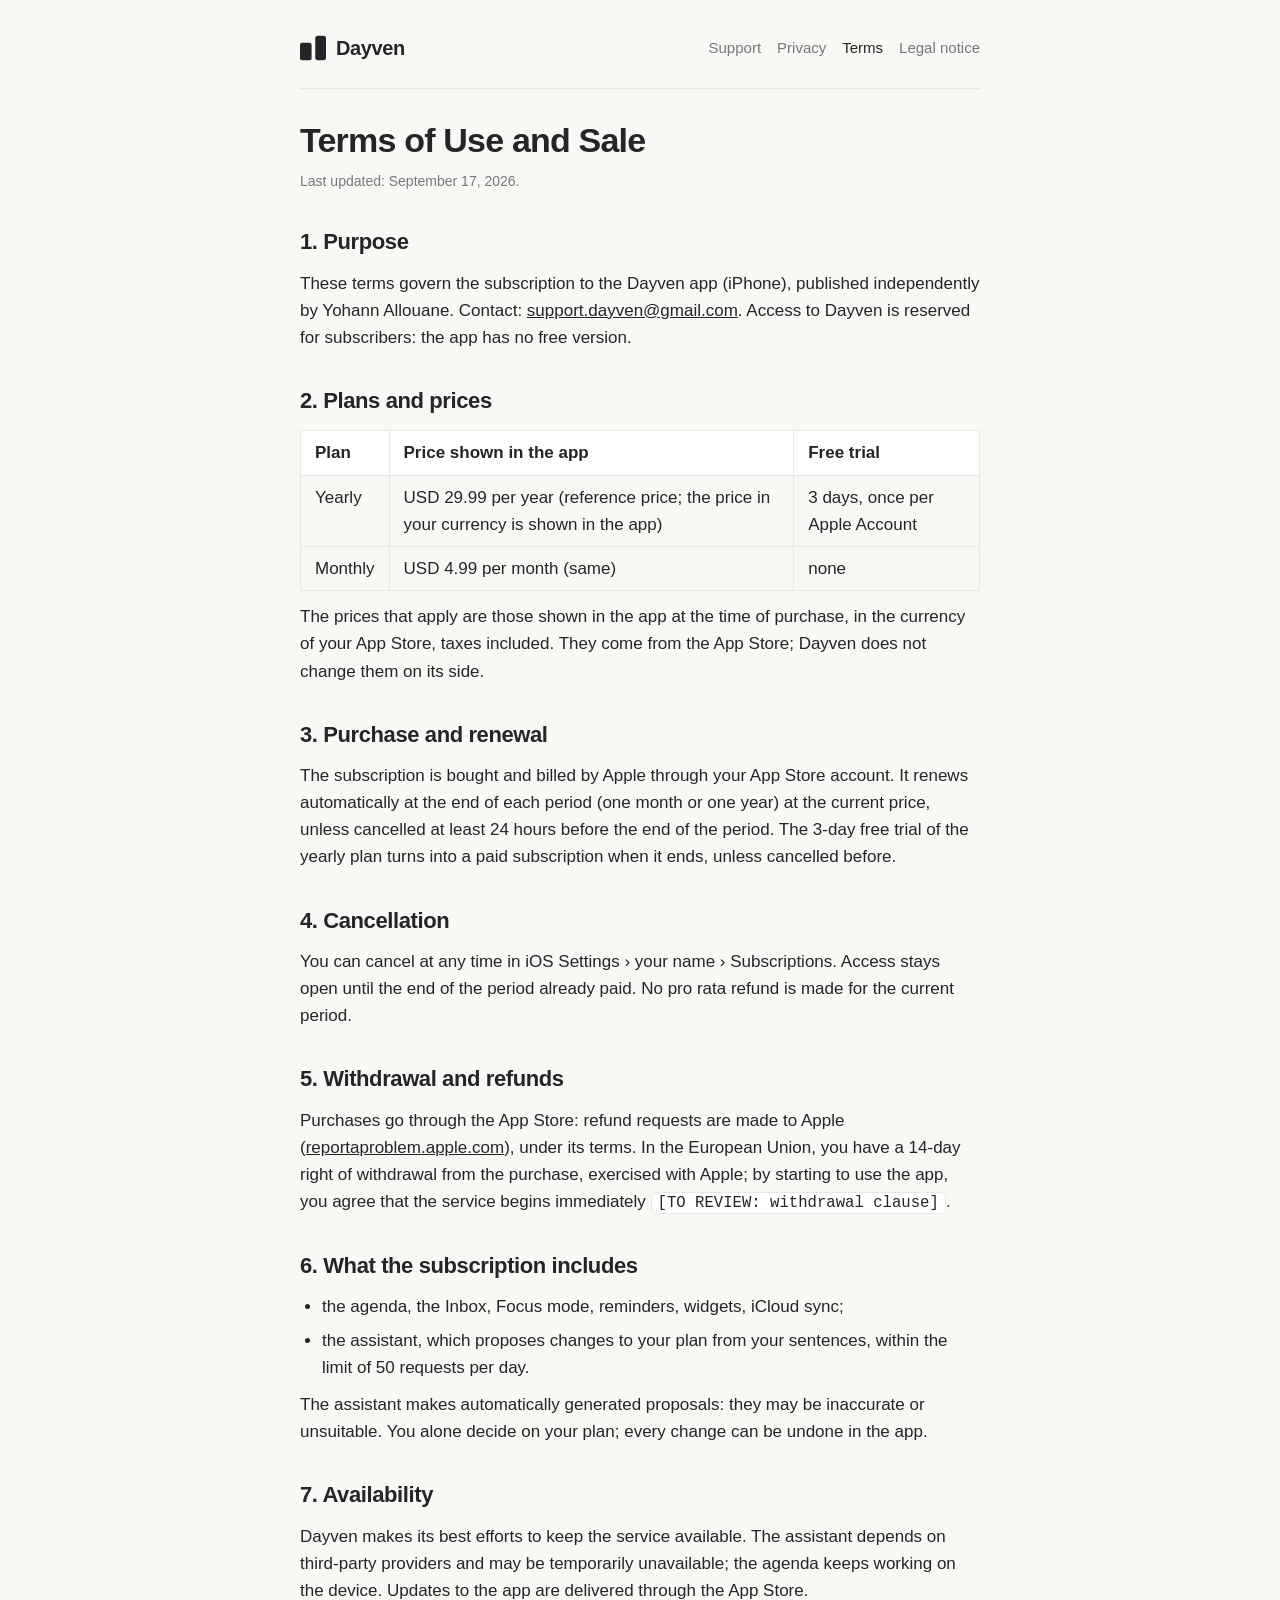
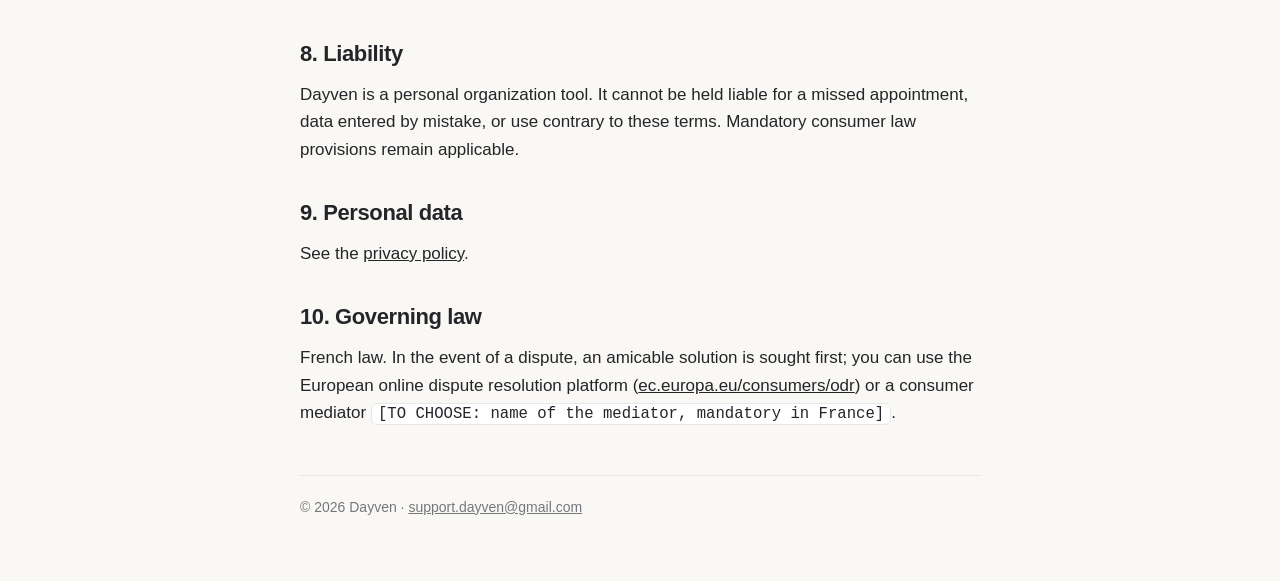
==== terms.html @ 3e5fe434 "English-only site: privacy, terms, legal notice, support Co-Authored-By: Claude Fable 5.1 <noreply@a" ====
<!DOCTYPE html>
<html lang="en">
<head>
  <meta charset="utf-8">
  <meta name="viewport" content="width=device-width, initial-scale=1">
  <title>Terms of Use and Sale — Dayven</title>
  <link rel="stylesheet" href="styles.css">
</head>
<body>
  <div class="wrap">
    <header class="site">
      <a class="brand" href="index.html"><svg class="mark" viewBox="0 0 184 174" aria-hidden="true"><rect x="0" y="50" width="82" height="124" rx="15"/><rect x="108" y="0" width="76" height="174" rx="19"/></svg><strong>Dayven</strong></a>
      <nav><a href="index.html">Support</a><a href="privacy.html">Privacy</a><a href="terms.html" aria-current="page">Terms</a><a href="legal-notice.html">Legal notice</a></nav>
    </header>
    <h1>Terms of Use and Sale</h1>
    <p class="updated">Last updated: September 17, 2026.</p>
<h2>1. Purpose</h2>
<p>These terms govern the subscription to the Dayven app (iPhone), published independently by Yohann Allouane. Contact: <a href="mailto:support.dayven@gmail.com">support.dayven@gmail.com</a>. Access to Dayven is reserved for subscribers: the app has no free version.</p>
<h2>2. Plans and prices</h2>
<table><thead><tr><th>Plan</th><th>Price shown in the app</th><th>Free trial</th></tr></thead><tbody><tr><td>Yearly</td><td>USD 29.99 per year (reference price; the price in your currency is shown in the app)</td><td>3 days, once per Apple Account</td></tr><tr><td>Monthly</td><td>USD 4.99 per month (same)</td><td>none</td></tr></tbody></table>
<p>The prices that apply are those shown in the app at the time of purchase, in the currency of your App Store, taxes included. They come from the App Store; Dayven does not change them on its side.</p>
<h2>3. Purchase and renewal</h2>
<p>The subscription is bought and billed by Apple through your App Store account. It renews automatically at the end of each period (one month or one year) at the current price, unless cancelled at least 24 hours before the end of the period. The 3-day free trial of the yearly plan turns into a paid subscription when it ends, unless cancelled before.</p>
<h2>4. Cancellation</h2>
<p>You can cancel at any time in iOS Settings › your name › Subscriptions. Access stays open until the end of the period already paid. No pro rata refund is made for the current period.</p>
<h2>5. Withdrawal and refunds</h2>
<p>Purchases go through the App Store: refund requests are made to Apple (<a href="https://reportaproblem.apple.com">reportaproblem.apple.com</a>), under its terms. In the European Union, you have a 14-day right of withdrawal from the purchase, exercised with Apple; by starting to use the app, you agree that the service begins immediately <code>[TO REVIEW: withdrawal clause]</code>.</p>
<h2>6. What the subscription includes</h2>
<ul><li>the agenda, the Inbox, Focus mode, reminders, widgets, iCloud sync;</li><li>the assistant, which proposes changes to your plan from your sentences, within the limit of 50 requests per day.</li></ul>
<p>The assistant makes automatically generated proposals: they may be inaccurate or unsuitable. You alone decide on your plan; every change can be undone in the app.</p>
<h2>7. Availability</h2>
<p>Dayven makes its best efforts to keep the service available. The assistant depends on third-party providers and may be temporarily unavailable; the agenda keeps working on the device. Updates to the app are delivered through the App Store.</p>
<h2>8. Liability</h2>
<p>Dayven is a personal organization tool. It cannot be held liable for a missed appointment, data entered by mistake, or use contrary to these terms. Mandatory consumer law provisions remain applicable.</p>
<h2>9. Personal data</h2>
<p>See the <a href="privacy.html">privacy policy</a>.</p>
<h2>10. Governing law</h2>
<p>French law. In the event of a dispute, an amicable solution is sought first; you can use the European online dispute resolution platform (<a href="https://ec.europa.eu/consumers/odr">ec.europa.eu/consumers/odr</a>) or a consumer mediator <code>[TO CHOOSE: name of the mediator, mandatory in France]</code>.</p>
    <footer class="site">© 2026 Dayven · <a href="mailto:support.dayven@gmail.com">support.dayven@gmail.com</a></footer>
  </div>
</body>
</html>
---- styles.css ----
:root {
  --background: #FAF8F5;
  --surface: #FFFFFF;
  --ink: #242529;
  --muted: #76777D;
  --line: #E7E7E8;
}
@media (prefers-color-scheme: dark) {
  :root {
    --background: #17181B;
    --surface: #222327;
    --ink: #F2F1EE;
    --muted: #9A9BA1;
    --line: #33343A;
  }
}
* { box-sizing: border-box; margin: 0; padding: 0; }
body {
  background: var(--background);
  color: var(--ink);
  font-family: -apple-system, "SF Pro Text", "Helvetica Neue", Helvetica, Arial, sans-serif;
  line-height: 1.6;
  font-size: 17px;
  -webkit-font-smoothing: antialiased;
}
.wrap { max-width: 720px; margin: 0 auto; padding: 24px 20px 64px; }
header.site {
  display: flex; align-items: center; justify-content: space-between;
  gap: 16px; flex-wrap: wrap; padding: 8px 0 24px;
  border-bottom: 1px solid var(--line); margin-bottom: 32px;
}
.brand { display: flex; align-items: center; gap: 10px; text-decoration: none; color: var(--ink); }
.brand .mark { width: 26px; height: 26px; fill: var(--ink); }
.brand strong { font-size: 20px; font-weight: 700; letter-spacing: -0.4px; }
nav a { color: var(--muted); text-decoration: none; margin-left: 16px; font-size: 15px; }
nav a:hover, nav a[aria-current="page"] { color: var(--ink); }
h1 { font-size: 34px; line-height: 1.15; letter-spacing: -0.8px; margin-bottom: 6px; }
.updated { color: var(--muted); font-size: 14px; margin-bottom: 28px; }
h2 { font-size: 22px; letter-spacing: -0.4px; margin: 32px 0 10px; }
h3 { font-size: 17px; margin: 22px 0 6px; }
p { margin: 10px 0; }
ul { padding-left: 22px; margin: 10px 0; }
li { margin: 6px 0; }
a { color: var(--ink); }
code { font-family: ui-monospace, "SF Mono", Menlo, monospace; font-size: 0.92em; background: var(--surface); border: 1px solid var(--line); border-radius: 6px; padding: 1px 6px; }
table { border-collapse: collapse; margin: 12px 0; width: 100%; }
th, td { border: 1px solid var(--line); padding: 8px 14px; text-align: left; vertical-align: top; }
th { background: var(--surface); }
.card {
  background: var(--surface); border: 1px solid var(--line);
  border-radius: 20px; padding: 20px 22px; margin: 18px 0;
}
.btn {
  display: inline-block; background: var(--ink); color: var(--background) !important;
  text-decoration: none; padding: 12px 22px; border-radius: 999px;
  font-weight: 600; margin-top: 8px;
}
footer.site {
  border-top: 1px solid var(--line); margin-top: 48px; padding-top: 20px;
  color: var(--muted); font-size: 14px;
}
footer.site a { color: var(--muted); }
@media (max-width: 420px) {
  nav { width: 100%; display: flex; justify-content: space-between; }
  nav a { margin-left: 0; font-size: 14px; }
}
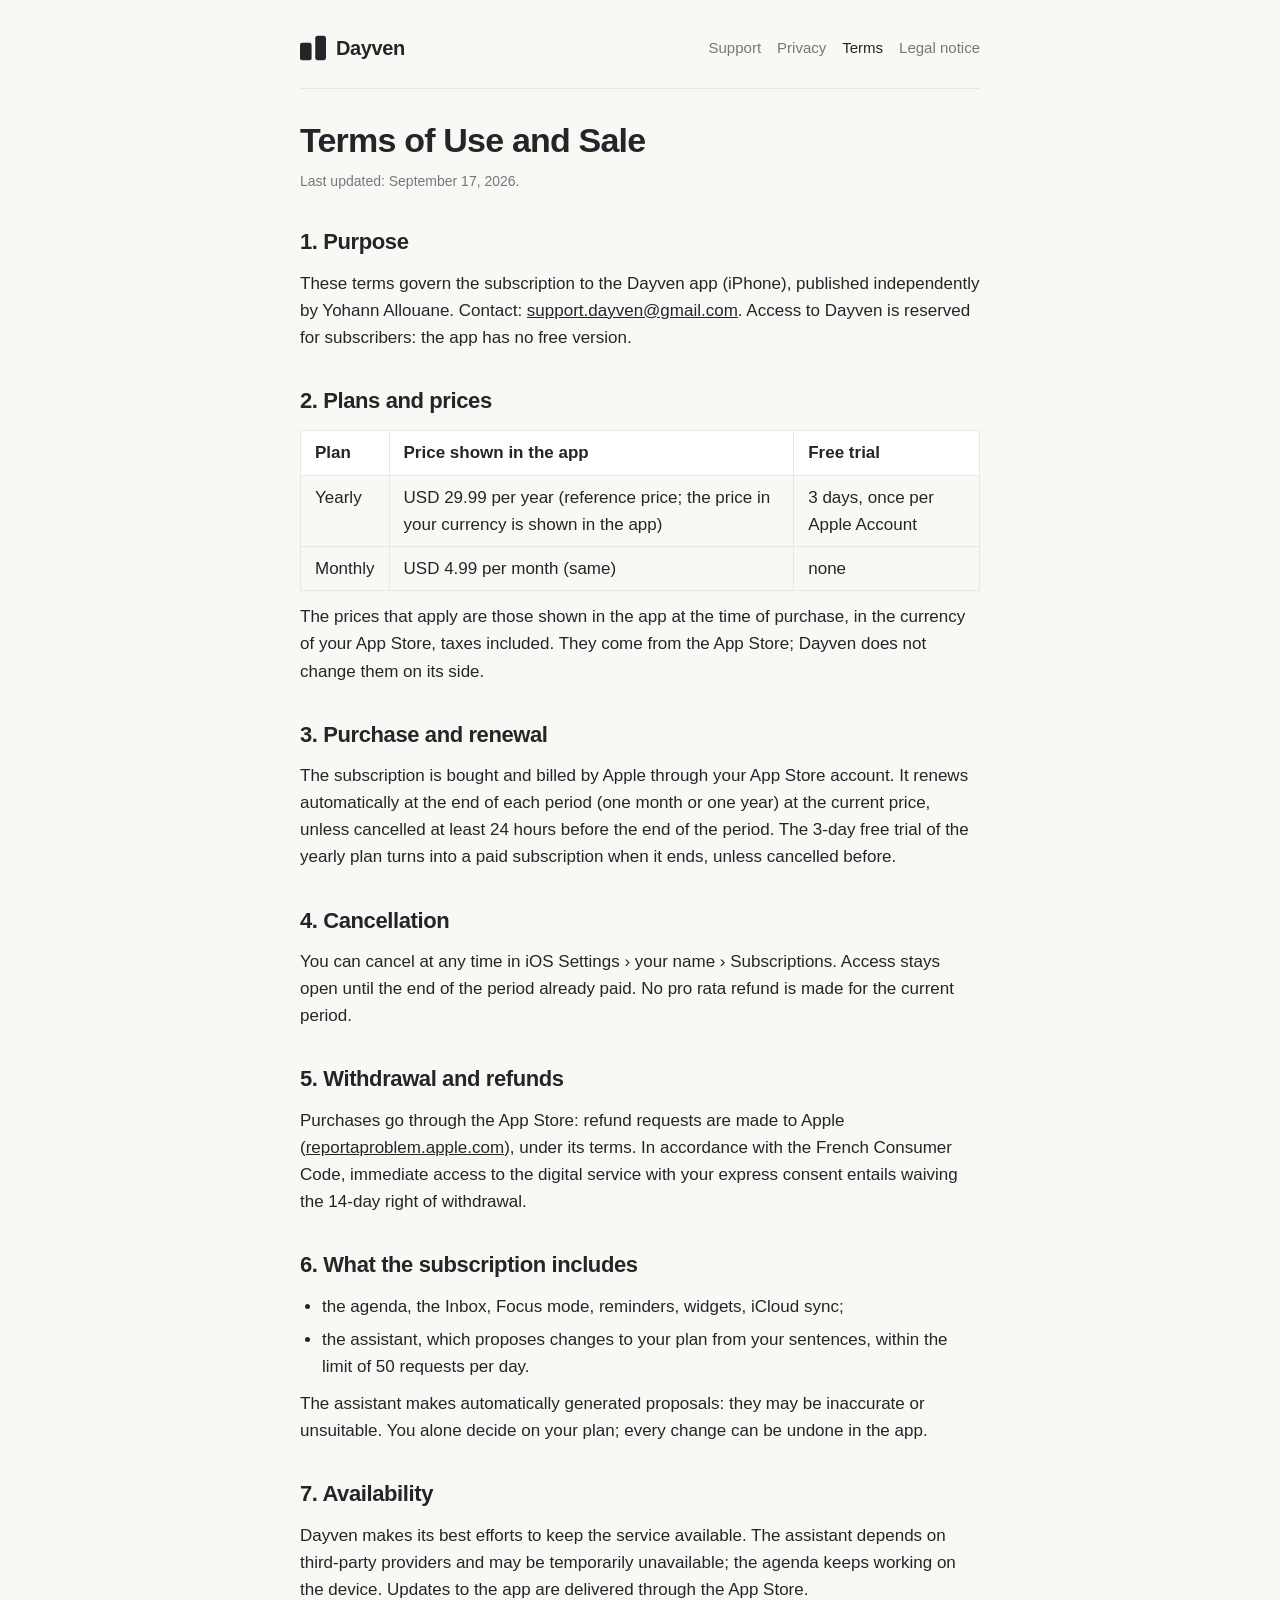
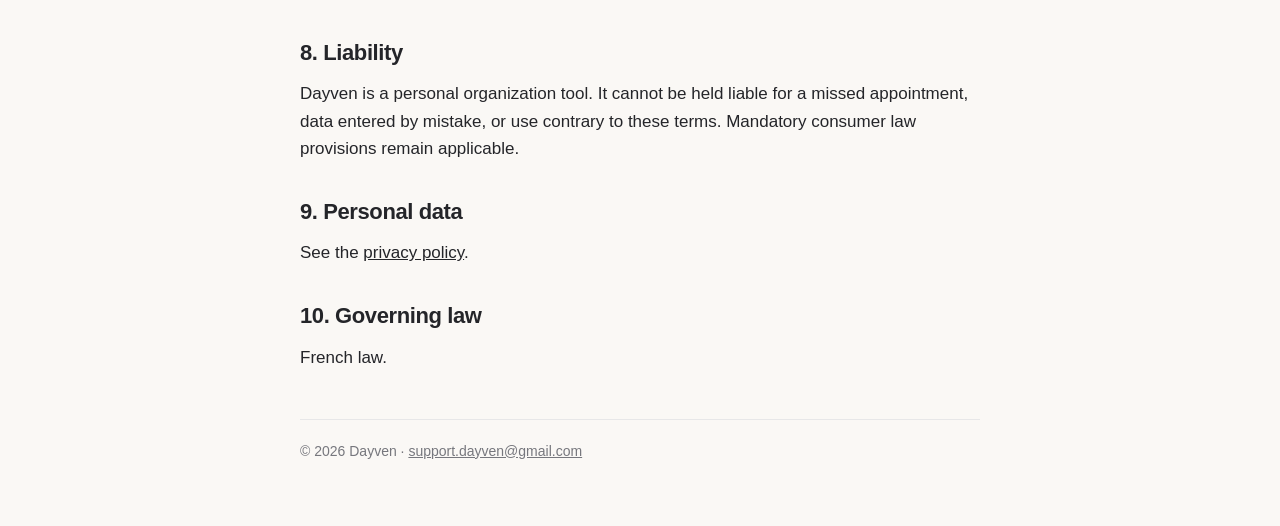
==== commit 2fbe30fc: "Terms: withdrawal waiver as in the Consumer Code, governing law only Co-Authored-By: Claude Fable 5." ====
--- a/terms.html
+++ b/terms.html
@@ -24,7 +24,7 @@
 <h2>4. Cancellation</h2>
 <p>You can cancel at any time in iOS Settings › your name › Subscriptions. Access stays open until the end of the period already paid. No pro rata refund is made for the current period.</p>
 <h2>5. Withdrawal and refunds</h2>
-<p>Purchases go through the App Store: refund requests are made to Apple (<a href="https://reportaproblem.apple.com">reportaproblem.apple.com</a>), under its terms. In the European Union, you have a 14-day right of withdrawal from the purchase, exercised with Apple; by starting to use the app, you agree that the service begins immediately <code>[TO REVIEW: withdrawal clause]</code>.</p>
+<p>Purchases go through the App Store: refund requests are made to Apple (<a href="https://reportaproblem.apple.com">reportaproblem.apple.com</a>), under its terms. In accordance with the French Consumer Code, immediate access to the digital service with your express consent entails waiving the 14-day right of withdrawal.</p>
 <h2>6. What the subscription includes</h2>
 <ul><li>the agenda, the Inbox, Focus mode, reminders, widgets, iCloud sync;</li><li>the assistant, which proposes changes to your plan from your sentences, within the limit of 50 requests per day.</li></ul>
 <p>The assistant makes automatically generated proposals: they may be inaccurate or unsuitable. You alone decide on your plan; every change can be undone in the app.</p>
@@ -35,7 +35,7 @@
 <h2>9. Personal data</h2>
 <p>See the <a href="privacy.html">privacy policy</a>.</p>
 <h2>10. Governing law</h2>
-<p>French law. In the event of a dispute, an amicable solution is sought first; you can use the European online dispute resolution platform (<a href="https://ec.europa.eu/consumers/odr">ec.europa.eu/consumers/odr</a>) or a consumer mediator <code>[TO CHOOSE: name of the mediator, mandatory in France]</code>.</p>
+<p>French law.</p>
     <footer class="site">© 2026 Dayven · <a href="mailto:support.dayven@gmail.com">support.dayven@gmail.com</a></footer>
   </div>
 </body>
